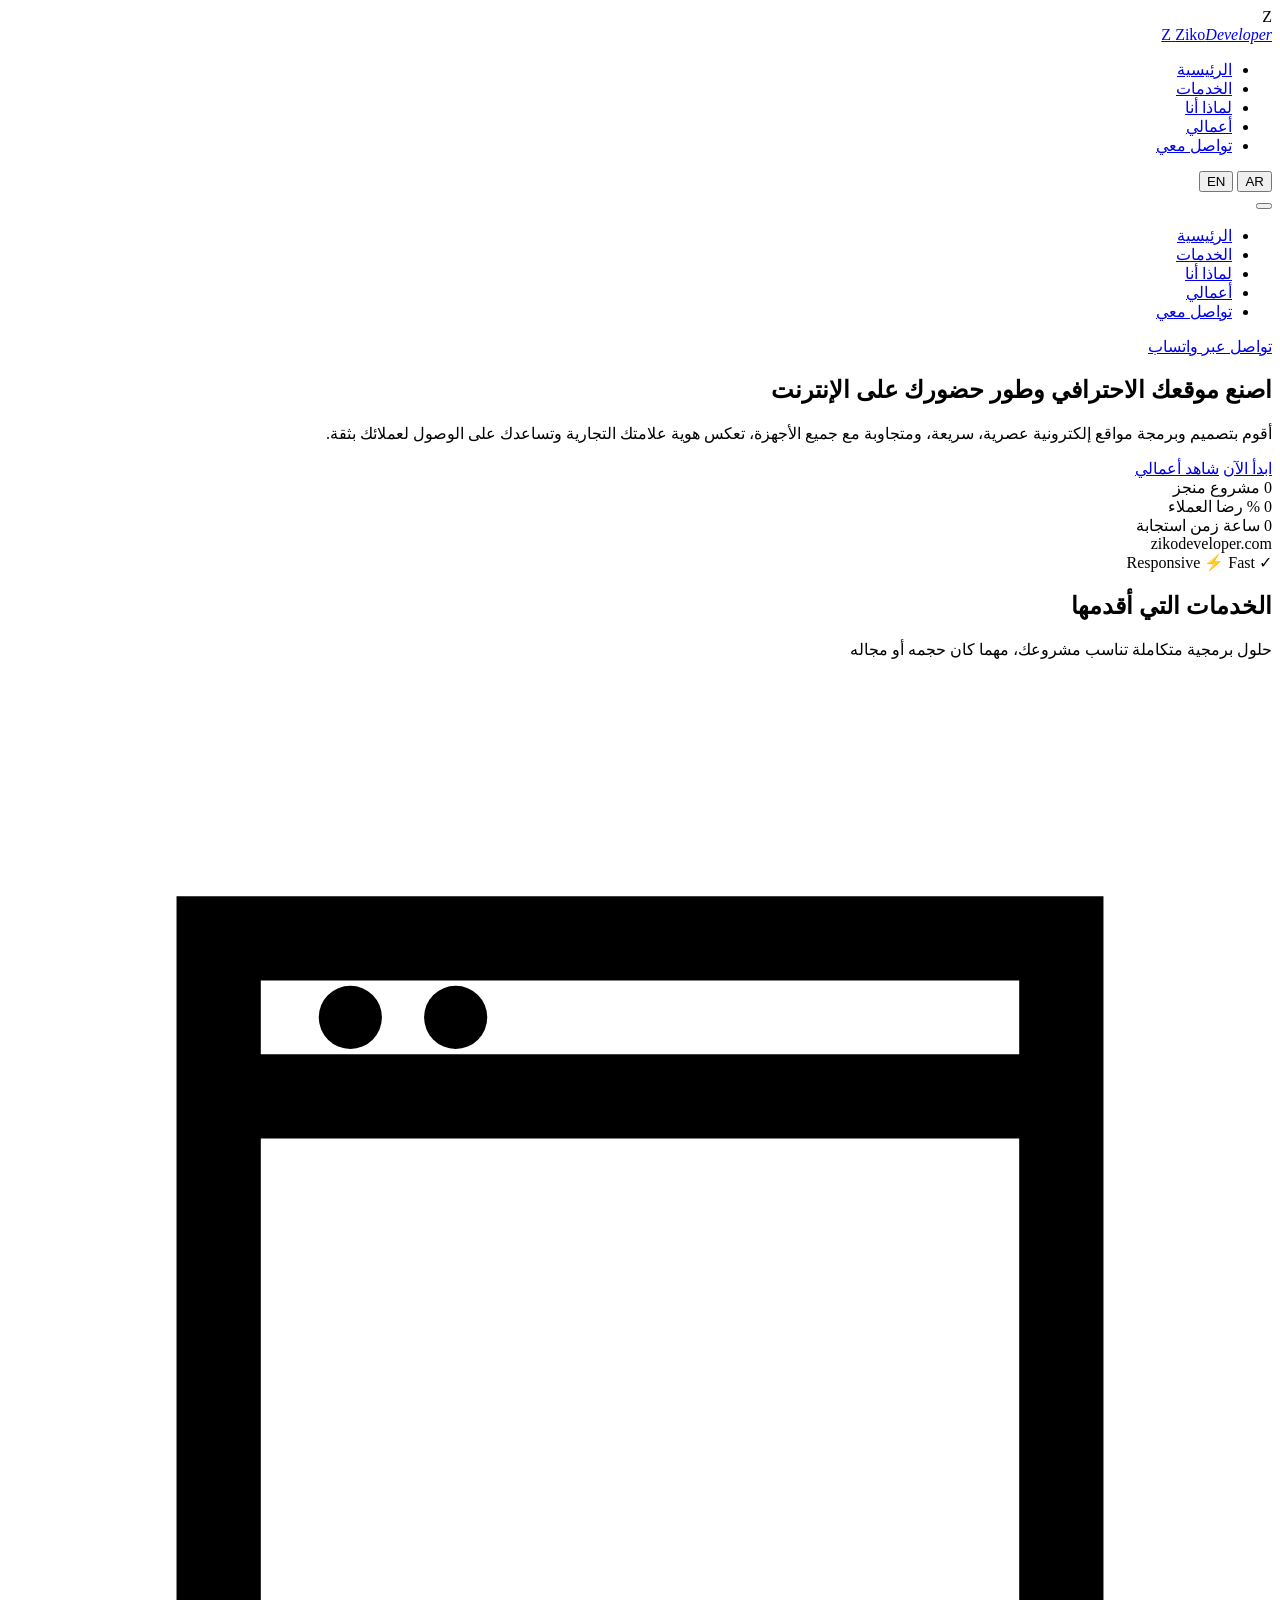
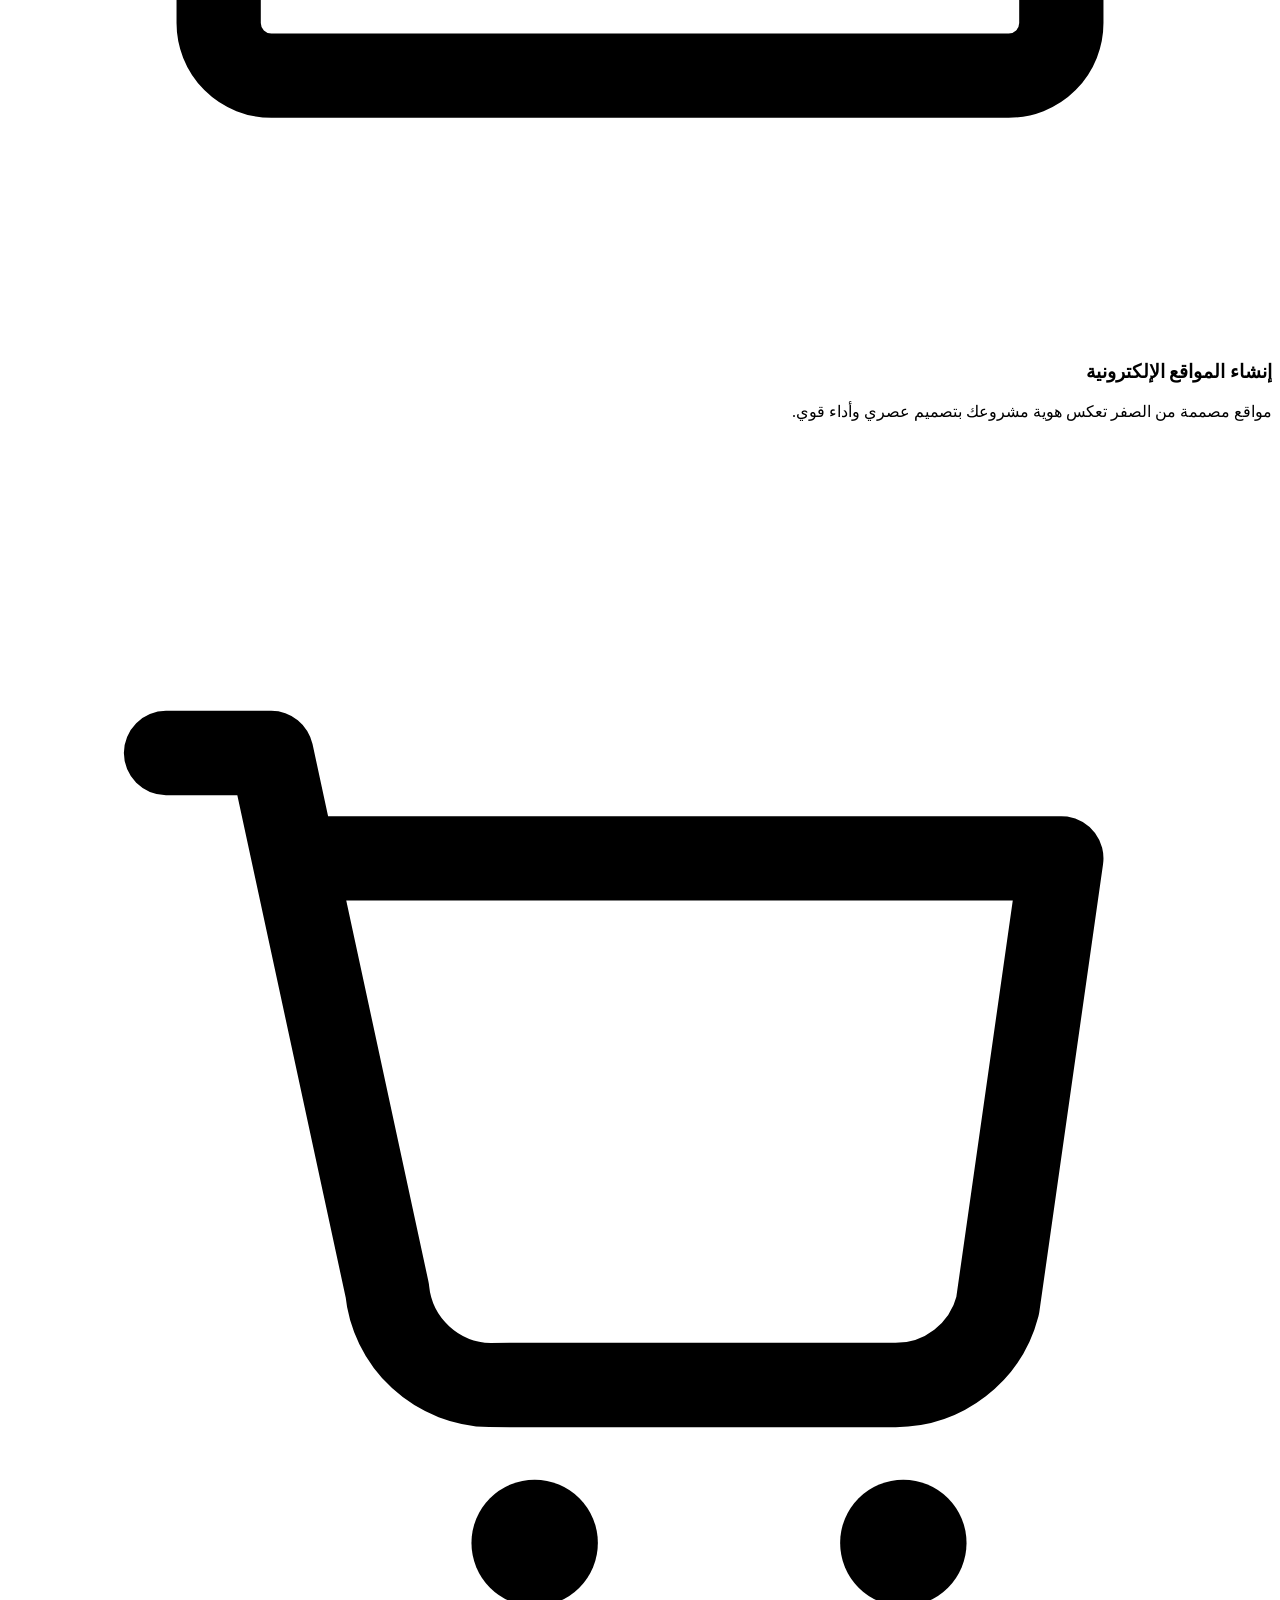
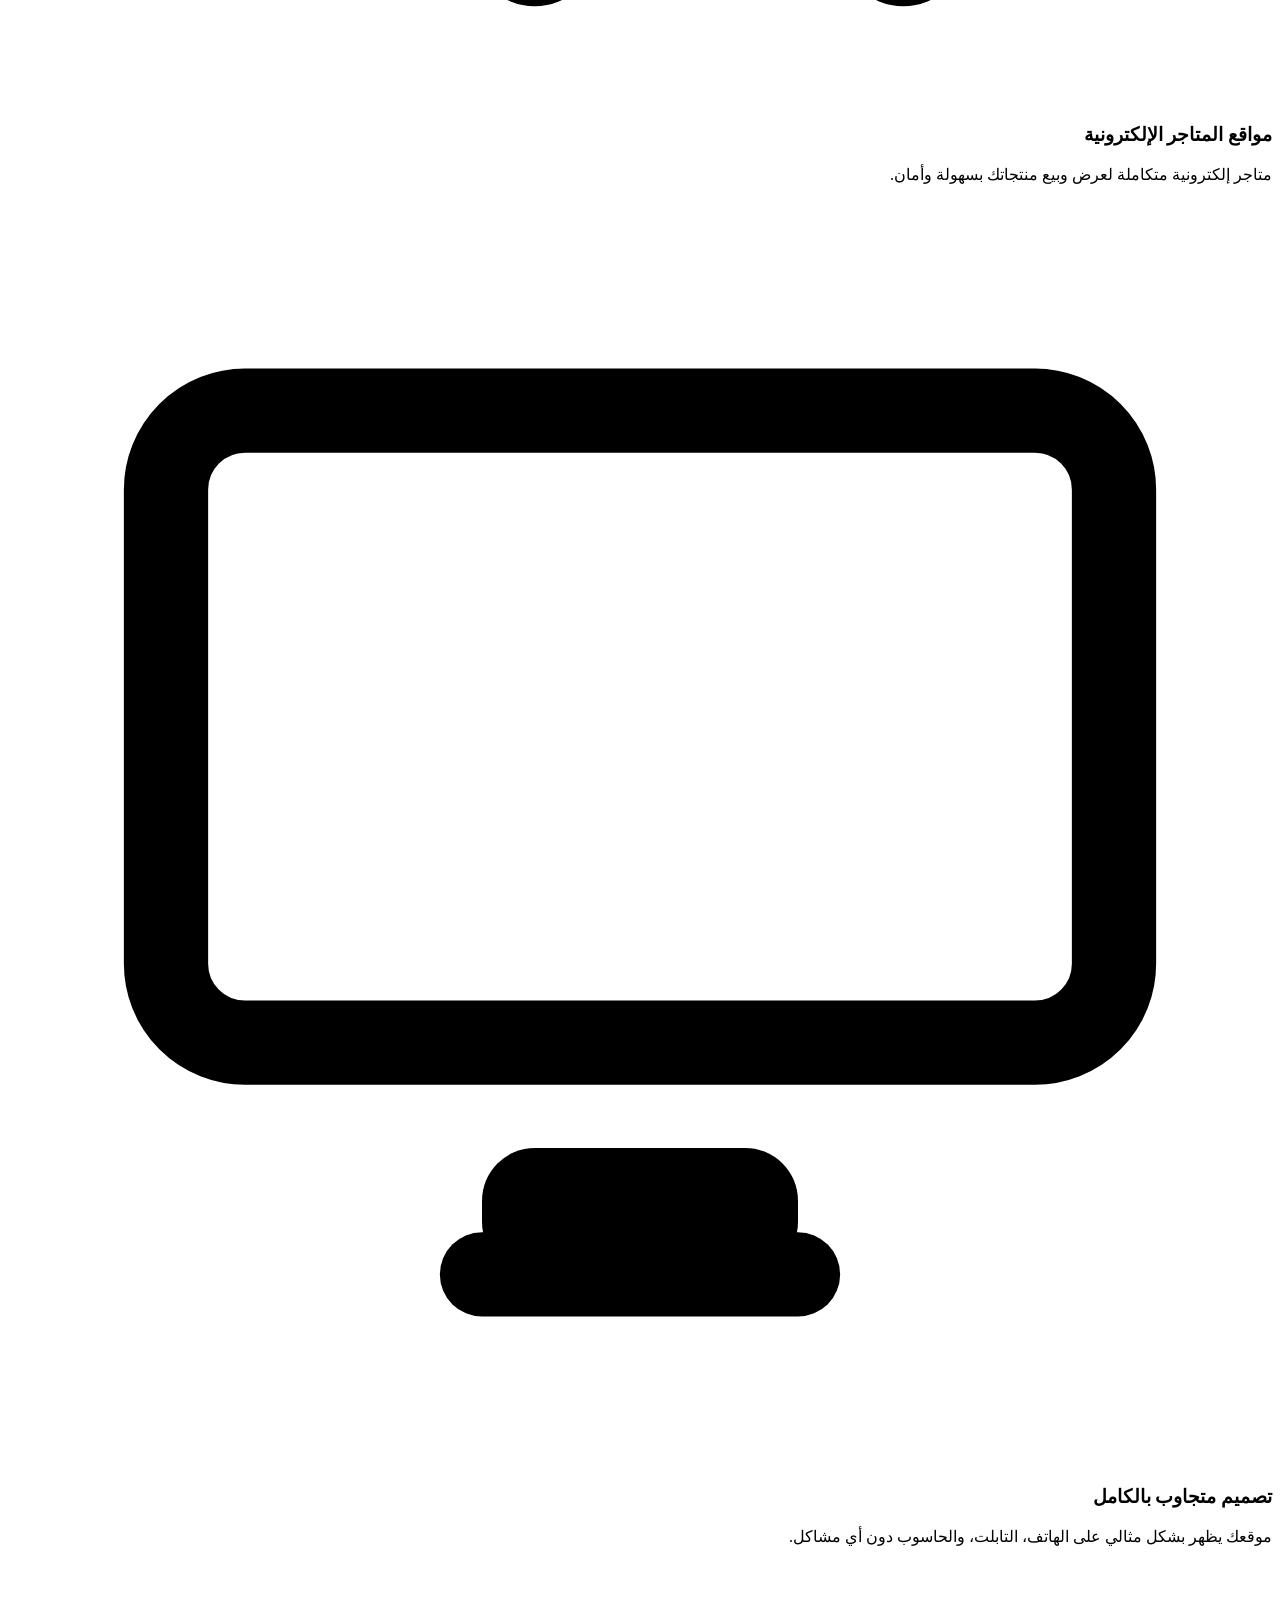
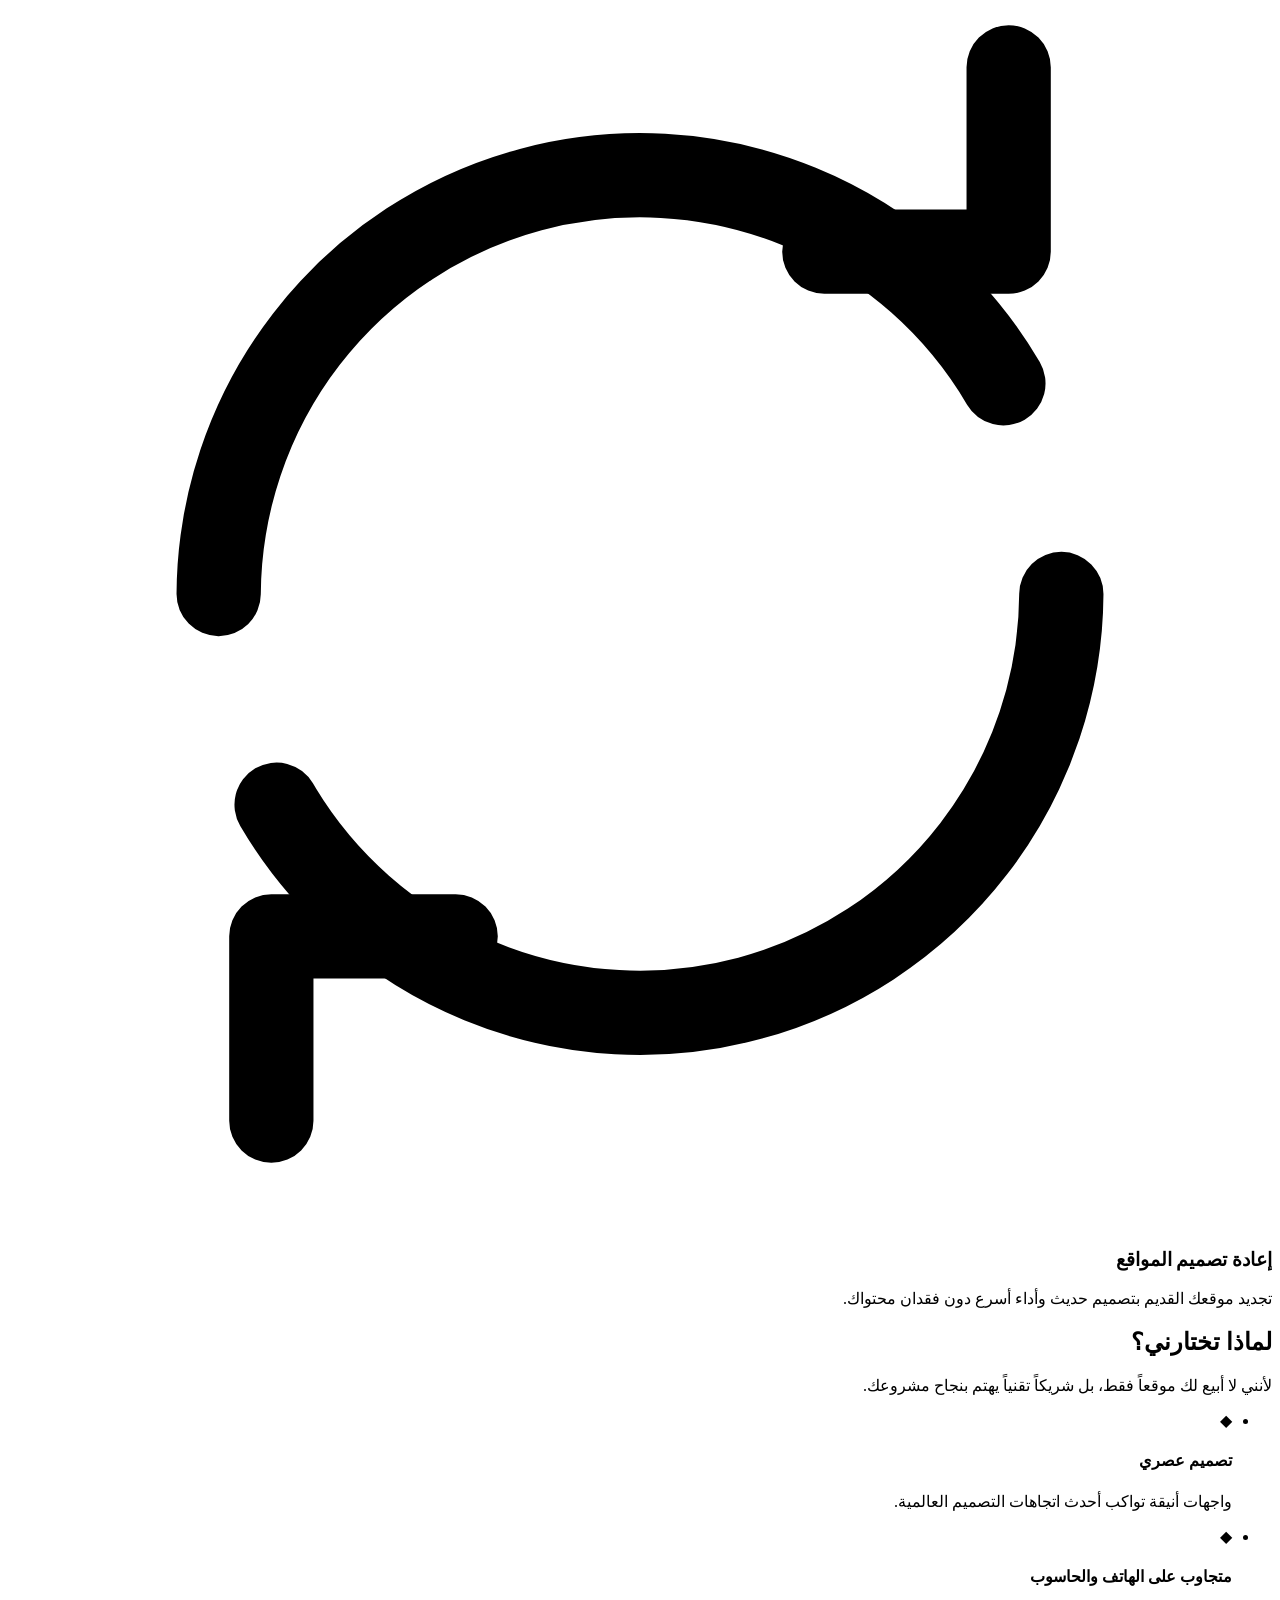
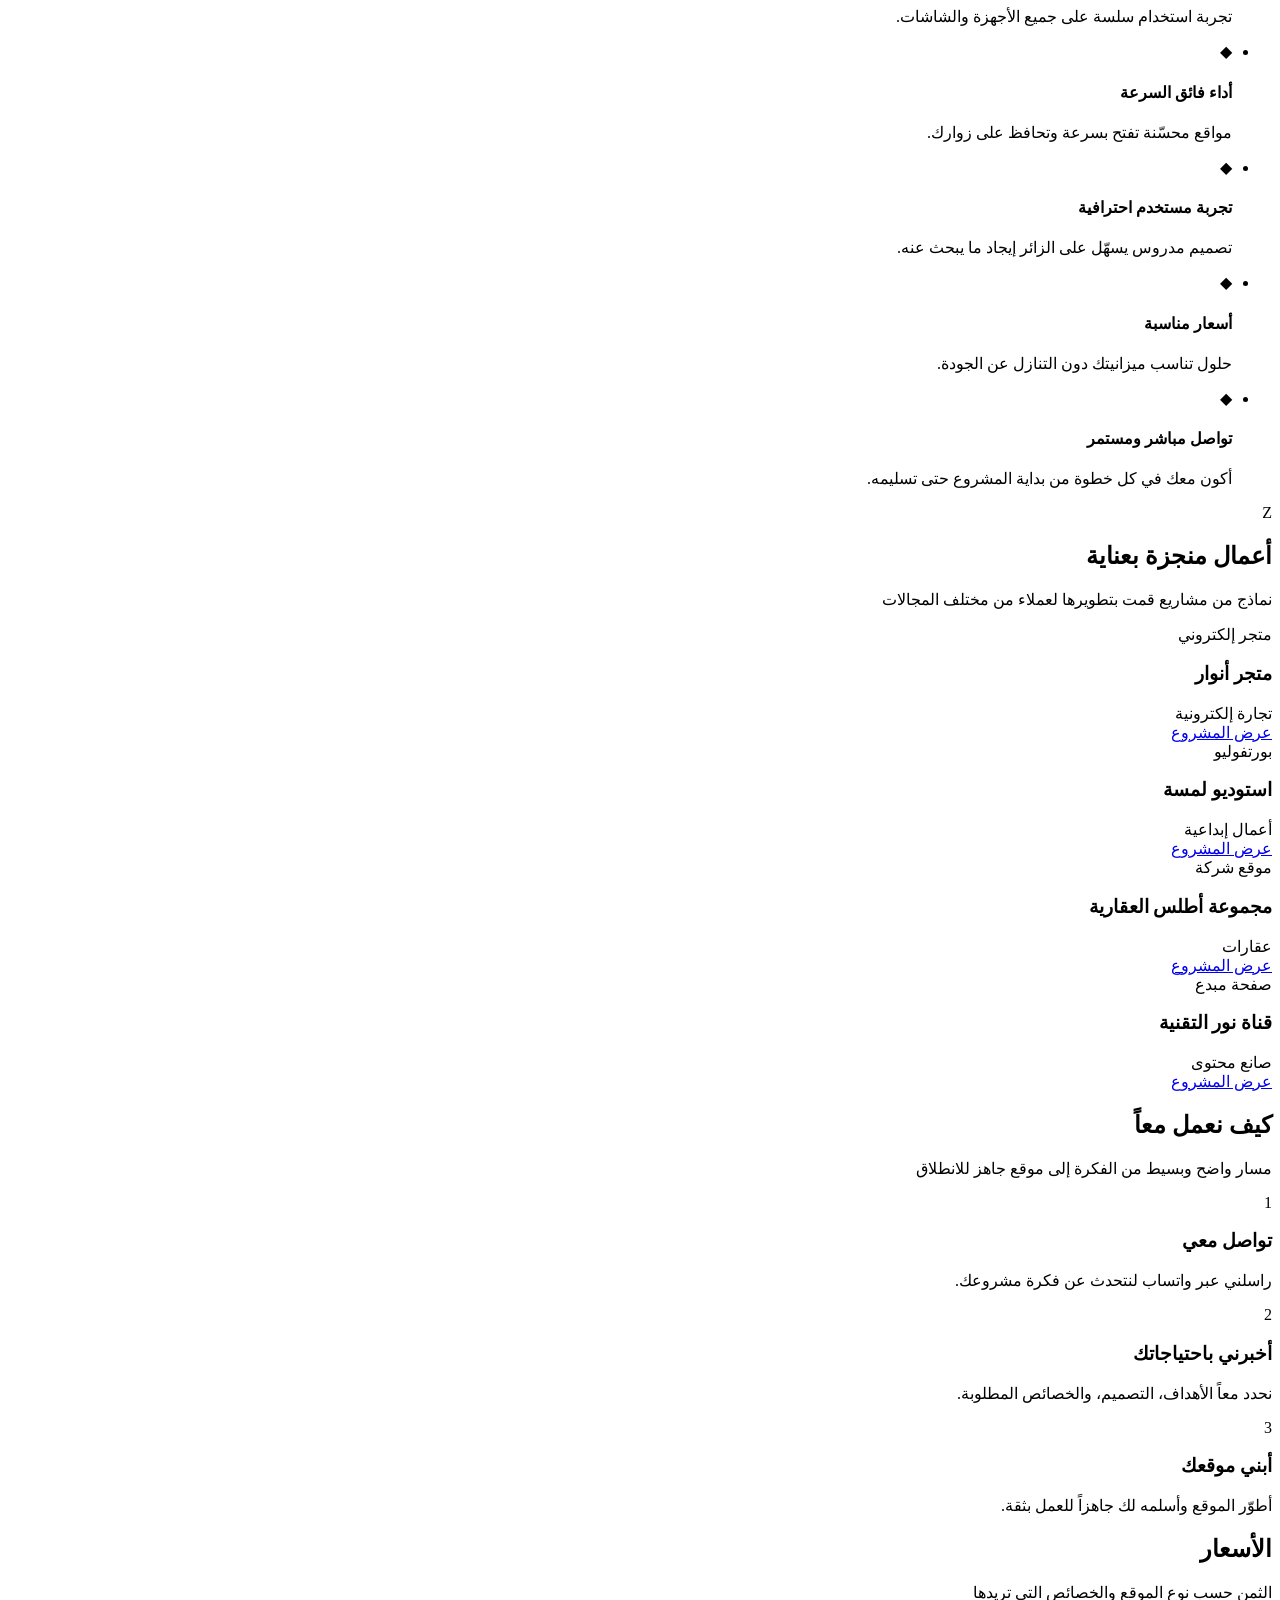
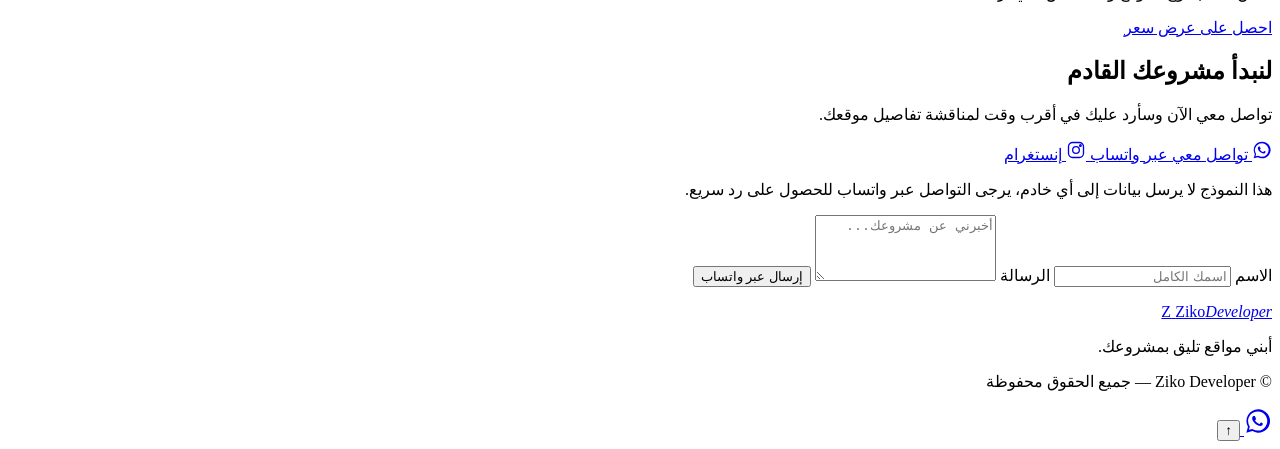
==== index.html @ 65383ce2 "Rename Index.html to index.html" ====
<!DOCTYPE html>
<html lang="ar" dir="rtl">
<head>
  <meta charset="UTF-8" />
  <meta name="viewport" content="width=device-width, initial-scale=1.0" />
  <title>Ziko Developer | مطور مواقع احترافي - تصميم وبرمجة مواقع الويب</title>
  <meta name="description" content="Ziko Developer - أقوم بتصميم وبرمجة مواقع احترافية سريعة ومتجاوبة للشركات والمتاجر والمبدعين والأفراد. طور حضورك على الإنترنت اليوم." />
  <meta name="keywords" content="مطور مواقع, تصميم مواقع, برمجة مواقع, website developer, web design, Ziko Developer" />
  <meta name="author" content="Ziko Developer" />

  <!-- Open Graph -->
  <meta property="og:title" content="Ziko Developer | Professional Web Developer" />
  <meta property="og:description" content="I build modern, fast, responsive websites for businesses, stores, creators and individuals." />
  <meta property="og:type" content="website" />

  <link rel="preconnect" href="https://fonts.googleapis.com" />
  <link rel="preconnect" href="https://fonts.gstatic.com" crossorigin />
  <link href="https://fonts.googleapis.com/css2?family=Space+Grotesk:wght@400;500;600;700&family=Inter:wght@400;500;600;700&family=Cairo:wght@400;500;600;700;800&display=swap" rel="stylesheet" />

  <link rel="stylesheet" href="style.css" />
</head>
<body>

  <!-- ===== Page Loader ===== -->
  <div class="loader" id="loader" aria-hidden="true">
    <div class="loader-mark">
      <span>Z</span>
    </div>
  </div>

  <!-- ===== Scroll Progress Bar ===== -->
  <div class="scroll-progress" id="scrollProgress"></div>

  <!-- ===== Custom Cursor (desktop only) ===== -->
  <div class="cursor-dot" id="cursorDot"></div>
  <div class="cursor-ring" id="cursorRing"></div>

  <!-- ===== Header ===== -->
  <header class="header" id="header">
    <div class="container header-inner">
      <a href="#home" class="logo">
        <span class="logo-mark">Z</span>
        <span class="logo-text">Ziko<em>Developer</em></span>
      </a>

      <nav class="nav" id="mainNav">
        <ul class="nav-list">
          <li><a href="#home" class="nav-link active" data-i18n="nav.home">الرئيسية</a></li>
          <li><a href="#services" class="nav-link" data-i18n="nav.services">الخدمات</a></li>
          <li><a href="#why" class="nav-link" data-i18n="nav.why">لماذا أنا</a></li>
          <li><a href="#portfolio" class="nav-link" data-i18n="nav.portfolio">أعمالي</a></li>
          <li><a href="#contact" class="nav-link" data-i18n="nav.contact">تواصل معي</a></li>
        </ul>
      </nav>

      <div class="header-actions">
        <div class="lang-switch" id="langSwitch" role="group" aria-label="Language switch">
          <button type="button" class="lang-btn" data-lang="ar" aria-pressed="true">AR</button>
          <button type="button" class="lang-btn" data-lang="en" aria-pressed="false">EN</button>
        </div>
        <button class="hamburger" id="hamburger" aria-label="Open menu" aria-expanded="false">
          <span></span><span></span><span></span>
        </button>
      </div>
    </div>

    <!-- Mobile menu -->
    <div class="mobile-menu" id="mobileMenu">
      <ul class="mobile-nav-list">
        <li><a href="#home" class="mobile-nav-link" data-i18n="nav.home">الرئيسية</a></li>
        <li><a href="#services" class="mobile-nav-link" data-i18n="nav.services">الخدمات</a></li>
        <li><a href="#why" class="mobile-nav-link" data-i18n="nav.why">لماذا أنا</a></li>
        <li><a href="#portfolio" class="mobile-nav-link" data-i18n="nav.portfolio">أعمالي</a></li>
        <li><a href="#contact" class="mobile-nav-link" data-i18n="nav.contact">تواصل معي</a></li>
      </ul>
      <a href="https://wa.me/212698335680" target="_blank" rel="noopener" class="btn btn-whatsapp mobile-whatsapp" data-i18n="whatsapp.short">تواصل عبر واتساب</a>
    </div>
  </header>

  <main id="main">

    <!-- ===== Hero Section ===== -->
    <section class="hero" id="home">
      <div class="hero-decor" aria-hidden="true">
        <span class="hero-blob blob-1"></span>
        <span class="hero-blob blob-2"></span>
        <span class="hero-grid"></span>
      </div>

      <div class="container hero-inner">
        <div class="hero-content" data-reveal>
          <h1 class="hero-title">
            <span class="line" data-i18n="hero.title1">اصنع موقعك الاحترافي</span>
            <span class="line accent" data-i18n="hero.title2">وطور حضورك على الإنترنت</span>
          </h1>
          <p class="hero-desc" data-i18n="hero.desc">
            أقوم بتصميم وبرمجة مواقع إلكترونية عصرية، سريعة، ومتجاوبة مع جميع الأجهزة، تعكس هوية علامتك التجارية وتساعدك على الوصول لعملائك بثقة.
          </p>
          <div class="hero-actions">
            <a href="#contact" class="btn btn-primary" data-i18n="hero.btn1">ابدأ الآن</a>
            <a href="#portfolio" class="btn btn-ghost" data-i18n="hero.btn2">شاهد أعمالي</a>
          </div>

          <div class="hero-stats">
            <div class="stat">
              <span class="stat-num" data-count="40">0</span>
              <span class="stat-label" data-i18n="hero.stat1">مشروع منجز</span>
            </div>
            <div class="stat">
              <span class="stat-num" data-count="98">0</span>
              <span class="stat-suffix">%</span>
              <span class="stat-label" data-i18n="hero.stat2">رضا العملاء</span>
            </div>
            <div class="stat">
              <span class="stat-num" data-count="24">0</span>
              <span class="stat-label" data-i18n="hero.stat3">ساعة زمن استجابة</span>
            </div>
          </div>
        </div>

        <div class="hero-visual" data-reveal>
          <div class="browser-mock">
            <div class="browser-bar">
              <span class="dot red"></span>
              <span class="dot yellow"></span>
              <span class="dot green"></span>
              <span class="browser-url">zikodeveloper.com</span>
            </div>
            <div class="browser-body">
              <div class="mock-nav">
                <span class="mock-logo"></span>
                <span class="mock-pill"></span>
                <span class="mock-pill short"></span>
                <span class="mock-pill short"></span>
              </div>
              <div class="mock-hero">
                <span class="mock-line big"></span>
                <span class="mock-line"></span>
                <span class="mock-line short"></span>
                <span class="mock-btn"></span>
              </div>
              <div class="mock-cards">
                <span class="mock-card"></span>
                <span class="mock-card"></span>
                <span class="mock-card"></span>
              </div>
            </div>
            <span class="floating-chip chip-1">✓ Responsive</span>
            <span class="floating-chip chip-2">⚡ Fast</span>
          </div>
        </div>
      </div>
    </section>

    <!-- ===== Services Section ===== -->
    <section class="services" id="services">
      <div class="container">
        <div class="section-head" data-reveal>
          <h2 data-i18n="services.title">الخدمات التي أقدمها</h2>
          <p data-i18n="services.subtitle">حلول برمجية متكاملة تناسب مشروعك، مهما كان حجمه أو مجاله</p>
        </div>

        <div class="services-grid">
          <article class="service-card" data-reveal>
            <span class="service-icon" aria-hidden="true">
              <svg viewBox="0 0 24 24" fill="none"><path d="M4 5h16v13a1 1 0 01-1 1H5a1 1 0 01-1-1V5z" stroke="currentColor" stroke-width="1.6"/><path d="M4 8h16" stroke="currentColor" stroke-width="1.6"/><circle cx="6.5" cy="6.5" r=".6" fill="currentColor"/><circle cx="8.5" cy="6.5" r=".6" fill="currentColor"/></svg>
            </span>
            <h3 data-i18n="service1.title">إنشاء المواقع الإلكترونية</h3>
            <p data-i18n="service1.desc">مواقع مصممة من الصفر تعكس هوية مشروعك بتصميم عصري وأداء قوي.</p>
          </article>

          <article class="service-card" data-reveal>
            <span class="service-icon" aria-hidden="true">
              <svg viewBox="0 0 24 24" fill="none"><path d="M3 6h2l2.2 10.2A2 2 0 009.15 18h7.7a2 2 0 001.94-1.5L20 8H6" stroke="currentColor" stroke-width="1.6" stroke-linecap="round" stroke-linejoin="round"/><circle cx="10" cy="21" r="1.2" fill="currentColor"/><circle cx="17" cy="21" r="1.2" fill="currentColor"/></svg>
            </span>
            <h3 data-i18n="service2.title">مواقع المتاجر الإلكترونية</h3>
            <p data-i18n="service2.desc">متاجر إلكترونية متكاملة لعرض وبيع منتجاتك بسهولة وأمان.</p>
          </article>

          <article class="service-card" data-reveal>
            <span class="service-icon" aria-hidden="true">
              <svg viewBox="0 0 24 24" fill="none"><rect x="3" y="4" width="18" height="12" rx="1.5" stroke="currentColor" stroke-width="1.6"/><rect x="9" y="18" width="6" height="2.4" rx="1" fill="currentColor"/><path d="M9 20.4h6" stroke="currentColor" stroke-width="1.6" stroke-linecap="round"/></svg>
            </span>
            <h3 data-i18n="service3.title">تصميم متجاوب بالكامل</h3>
            <p data-i18n="service3.desc">موقعك يظهر بشكل مثالي على الهاتف، التابلت، والحاسوب دون أي مشاكل.</p>
          </article>

          <article class="service-card" data-reveal>
            <span class="service-icon" aria-hidden="true">
              <svg viewBox="0 0 24 24" fill="none"><path d="M4 12a8 8 0 0114.9-4M20 12a8 8 0 01-14.9 4" stroke="currentColor" stroke-width="1.6" stroke-linecap="round"/><path d="M15.5 5.5H19V2" stroke="currentColor" stroke-width="1.6" stroke-linecap="round" stroke-linejoin="round"/><path d="M8.5 18.5H5V22" stroke="currentColor" stroke-width="1.6" stroke-linecap="round" stroke-linejoin="round"/></svg>
            </span>
            <h3 data-i18n="service4.title">إعادة تصميم المواقع</h3>
            <p data-i18n="service4.desc">تجديد موقعك القديم بتصميم حديث وأداء أسرع دون فقدان محتواك.</p>
          </article>
        </div>
      </div>
    </section>

    <!-- ===== Why Choose Me ===== -->
    <section class="why" id="why">
      <div class="container why-inner">
        <div class="why-text" data-reveal>
          <h2 data-i18n="why.title">لماذا تختارني؟</h2>
          <p data-i18n="why.subtitle">لأنني لا أبيع لك موقعاً فقط، بل شريكاً تقنياً يهتم بنجاح مشروعك.</p>

          <ul class="why-list">
            <li data-reveal>
              <span class="why-icon">◆</span>
              <div>
                <h4 data-i18n="why1.title">تصميم عصري</h4>
                <p data-i18n="why1.desc">واجهات أنيقة تواكب أحدث اتجاهات التصميم العالمية.</p>
              </div>
            </li>
            <li data-reveal>
              <span class="why-icon">◆</span>
              <div>
                <h4 data-i18n="why2.title">متجاوب على الهاتف والحاسوب</h4>
                <p data-i18n="why2.desc">تجربة استخدام سلسة على جميع الأجهزة والشاشات.</p>
              </div>
            </li>
            <li data-reveal>
              <span class="why-icon">◆</span>
              <div>
                <h4 data-i18n="why3.title">أداء فائق السرعة</h4>
                <p data-i18n="why3.desc">مواقع محسّنة تفتح بسرعة وتحافظ على زوارك.</p>
              </div>
            </li>
            <li data-reveal>
              <span class="why-icon">◆</span>
              <div>
                <h4 data-i18n="why4.title">تجربة مستخدم احترافية</h4>
                <p data-i18n="why4.desc">تصميم مدروس يسهّل على الزائر إيجاد ما يبحث عنه.</p>
              </div>
            </li>
            <li data-reveal>
              <span class="why-icon">◆</span>
              <div>
                <h4 data-i18n="why5.title">أسعار مناسبة</h4>
                <p data-i18n="why5.desc">حلول تناسب ميزانيتك دون التنازل عن الجودة.</p>
              </div>
            </li>
            <li data-reveal>
              <span class="why-icon">◆</span>
              <div>
                <h4 data-i18n="why6.title">تواصل مباشر ومستمر</h4>
                <p data-i18n="why6.desc">أكون معك في كل خطوة من بداية المشروع حتى تسليمه.</p>
              </div>
            </li>
          </ul>
        </div>

        <div class="why-visual" data-reveal aria-hidden="true">
          <div class="orbit-wrap">
            <div class="orbit-core">Z</div>
            <span class="orbit-ring ring-1"></span>
            <span class="orbit-ring ring-2"></span>
            <span class="orbit-dot dot-a"></span>
            <span class="orbit-dot dot-b"></span>
            <span class="orbit-dot dot-c"></span>
          </div>
        </div>
      </div>
    </section>

    <!-- ===== Portfolio Section ===== -->
    <section class="portfolio" id="portfolio">
      <div class="container">
        <div class="section-head" data-reveal>
          <h2 data-i18n="portfolio.title">أعمال منجزة بعناية</h2>
          <p data-i18n="portfolio.subtitle">نماذج من مشاريع قمت بتطويرها لعملاء من مختلف المجالات</p>
        </div>

        <div class="portfolio-grid">
          <article class="project-card" data-reveal>
            <div class="project-media grad-1">
              <span class="project-tag" data-i18n="tag.store">متجر إلكتروني</span>
            </div>
            <div class="project-info">
              <div>
                <h3 data-i18n="project1.name">متجر أنوار</h3>
                <span class="project-cat" data-i18n="project1.cat">تجارة إلكترونية</span>
              </div>
              <a href="#contact" class="project-link" data-i18n="portfolio.view">عرض المشروع</a>
            </div>
          </article>

          <article class="project-card" data-reveal>
            <div class="project-media grad-2">
              <span class="project-tag" data-i18n="tag.portfolio">بورتفوليو</span>
            </div>
            <div class="project-info">
              <div>
                <h3 data-i18n="project2.name">استوديو لمسة</h3>
                <span class="project-cat" data-i18n="project2.cat">أعمال إبداعية</span>
              </div>
              <a href="#contact" class="project-link" data-i18n="portfolio.view">عرض المشروع</a>
            </div>
          </article>

          <article class="project-card" data-reveal>
            <div class="project-media grad-3">
              <span class="project-tag" data-i18n="tag.business">موقع شركة</span>
            </div>
            <div class="project-info">
              <div>
                <h3 data-i18n="project3.name">مجموعة أطلس العقارية</h3>
                <span class="project-cat" data-i18n="project3.cat">عقارات</span>
              </div>
              <a href="#contact" class="project-link" data-i18n="portfolio.view">عرض المشروع</a>
            </div>
          </article>

          <article class="project-card" data-reveal>
            <div class="project-media grad-4">
              <span class="project-tag" data-i18n="tag.creator">صفحة مبدع</span>
            </div>
            <div class="project-info">
              <div>
                <h3 data-i18n="project4.name">قناة نور التقنية</h3>
                <span class="project-cat" data-i18n="project4.cat">صانع محتوى</span>
              </div>
              <a href="#contact" class="project-link" data-i18n="portfolio.view">عرض المشروع</a>
            </div>
          </article>
        </div>
      </div>
    </section>

    <!-- ===== How It Works ===== -->
    <section class="how" id="how">
      <div class="container">
        <div class="section-head" data-reveal>
          <h2 data-i18n="how.title">كيف نعمل معاً</h2>
          <p data-i18n="how.subtitle">مسار واضح وبسيط من الفكرة إلى موقع جاهز للانطلاق</p>
        </div>

        <div class="steps">
          <div class="step" data-reveal>
            <span class="step-num">1</span>
            <h3 data-i18n="step1.title">تواصل معي</h3>
            <p data-i18n="step1.desc">راسلني عبر واتساب لنتحدث عن فكرة مشروعك.</p>
          </div>
          <div class="step-connector" aria-hidden="true"></div>
          <div class="step" data-reveal>
            <span class="step-num">2</span>
            <h3 data-i18n="step2.title">أخبرني باحتياجاتك</h3>
            <p data-i18n="step2.desc">نحدد معاً الأهداف، التصميم، والخصائص المطلوبة.</p>
          </div>
          <div class="step-connector" aria-hidden="true"></div>
          <div class="step" data-reveal>
            <span class="step-num">3</span>
            <h3 data-i18n="step3.title">أبني موقعك</h3>
            <p data-i18n="step3.desc">أطوّر الموقع وأسلمه لك جاهزاً للعمل بثقة.</p>
          </div>
        </div>
      </div>
    </section>

    <!-- ===== Pricing Section ===== -->
    <section class="pricing" id="pricing">
      <div class="container pricing-inner" data-reveal>
        <h2 data-i18n="pricing.title">الأسعار</h2>
        <p data-i18n="pricing.text">الثمن حسب نوع الموقع والخصائص التي تريدها</p>
        <a href="https://wa.me/212698335680" target="_blank" rel="noopener" class="btn btn-primary" data-i18n="pricing.btn">احصل على عرض سعر</a>
      </div>
    </section>

    <!-- ===== Contact Section ===== -->
    <section class="contact" id="contact">
      <div class="container contact-inner">
        <div class="contact-text" data-reveal>
          <h2 data-i18n="contact.title">لنبدأ مشروعك القادم</h2>
          <p data-i18n="contact.subtitle">تواصل معي الآن وسأرد عليك في أقرب وقت لمناقشة تفاصيل موقعك.</p>

          <div class="contact-buttons">
            <a href="https://wa.me/212698335680" target="_blank" rel="noopener" class="btn btn-whatsapp">
              <svg viewBox="0 0 24 24" width="20" height="20" fill="currentColor" aria-hidden="true"><path d="M12 2a10 10 0 00-8.6 15L2 22l5.2-1.4A10 10 0 1012 2zm0 18.2c-1.6 0-3.1-.4-4.5-1.2l-.3-.2-3 .8.8-2.9-.2-.3A8.2 8.2 0 1112 20.2zm4.6-6.1c-.2-.1-1.5-.7-1.7-.8-.2-.1-.4-.1-.6.1-.2.2-.7.8-.8 1-.2.2-.3.2-.5.1-.2-.1-1-.4-2-1.2-.7-.6-1.2-1.4-1.4-1.6-.2-.2 0-.4.1-.5.1-.1.2-.3.4-.4.1-.1.2-.2.2-.4.1-.2 0-.3 0-.4-.1-.1-.6-1.4-.8-1.9-.2-.5-.4-.4-.6-.4h-.5c-.2 0-.4.1-.6.3-.2.2-.8.8-.8 1.9 0 1.1.8 2.2.9 2.3.1.2 1.6 2.5 3.9 3.4 1.9.8 2.3.6 2.7.6.4 0 1.3-.5 1.4-1 .2-.5.2-1 .1-1.1-.1-.1-.2-.2-.4-.3z"/></svg>
              <span data-i18n="contact.whatsapp">تواصل معي عبر واتساب</span>
            </a>
            <a href="https://instagram.com/" target="_blank" rel="noopener" class="btn btn-ghost">
              <svg viewBox="0 0 24 24" width="20" height="20" fill="none" stroke="currentColor" stroke-width="1.6" aria-hidden="true"><rect x="3" y="3" width="18" height="18" rx="5"/><circle cx="12" cy="12" r="4"/><circle cx="17.3" cy="6.7" r="1"/></svg>
              <span data-i18n="contact.instagram">إنستغرام</span>
            </a>
          </div>
        </div>

        <form class="contact-form" id="contactForm" data-reveal>
          <p class="form-note" data-i18n="contact.formNote">هذا النموذج لا يرسل بيانات إلى أي خادم، يرجى التواصل عبر واتساب للحصول على رد سريع.</p>

          <label class="field">
            <span data-i18n="form.name">الاسم</span>
            <input type="text" name="name" data-i18n-placeholder="form.namePh" placeholder="اسمك الكامل" required />
          </label>

          <label class="field">
            <span data-i18n="form.message">الرسالة</span>
            <textarea name="message" rows="4" data-i18n-placeholder="form.messagePh" placeholder="أخبرني عن مشروعك..." required></textarea>
          </label>

          <button type="submit" class="btn btn-primary form-submit" data-i18n="form.send">إرسال عبر واتساب</button>
          <p class="form-status" id="formStatus" role="status" aria-live="polite"></p>
        </form>
      </div>
    </section>
  </main>

  <!-- ===== Footer ===== -->
  <footer class="footer">
    <div class="container footer-inner">
      <a href="#home" class="logo">
        <span class="logo-mark">Z</span>
        <span class="logo-text">Ziko<em>Developer</em></span>
      </a>
      <p data-i18n="footer.text">أبني مواقع تليق بمشروعك.</p>
      <p class="footer-copy">© <span id="year"></span> Ziko Developer — <span data-i18n="footer.rights">جميع الحقوق محفوظة</span></p>
    </div>
  </footer>

  <!-- ===== Floating WhatsApp Button ===== -->
  <a href="https://wa.me/212698335680" target="_blank" rel="noopener" class="whatsapp-float" aria-label="Contact on WhatsApp">
    <svg viewBox="0 0 24 24" width="28" height="28" fill="currentColor" aria-hidden="true"><path d="M12 2a10 10 0 00-8.6 15L2 22l5.2-1.4A10 10 0 1012 2zm0 18.2c-1.6 0-3.1-.4-4.5-1.2l-.3-.2-3 .8.8-2.9-.2-.3A8.2 8.2 0 1112 20.2zm4.6-6.1c-.2-.1-1.5-.7-1.7-.8-.2-.1-.4-.1-.6.1-.2.2-.7.8-.8 1-.2.2-.3.2-.5.1-.2-.1-1-.4-2-1.2-.7-.6-1.2-1.4-1.4-1.6-.2-.2 0-.4.1-.5.1-.1.2-.3.4-.4.1-.1.2-.2.2-.4.1-.2 0-.3 0-.4-.1-.1-.6-1.4-.8-1.9-.2-.5-.4-.4-.6-.4h-.5c-.2 0-.4.1-.6.3-.2.2-.8.8-.8 1.9 0 1.1.8 2.2.9 2.3.1.2 1.6 2.5 3.9 3.4 1.9.8 2.3.6 2.7.6.4 0 1.3-.5 1.4-1 .2-.5.2-1 .1-1.1-.1-.1-.2-.2-.4-.3z"/></svg>
  </a>

  <!-- ===== Back to Top ===== -->
  <button class="back-to-top" id="backToTop" aria-label="Back to top">↑</button>

  <script src="script.js"></script>
</body>
</html>
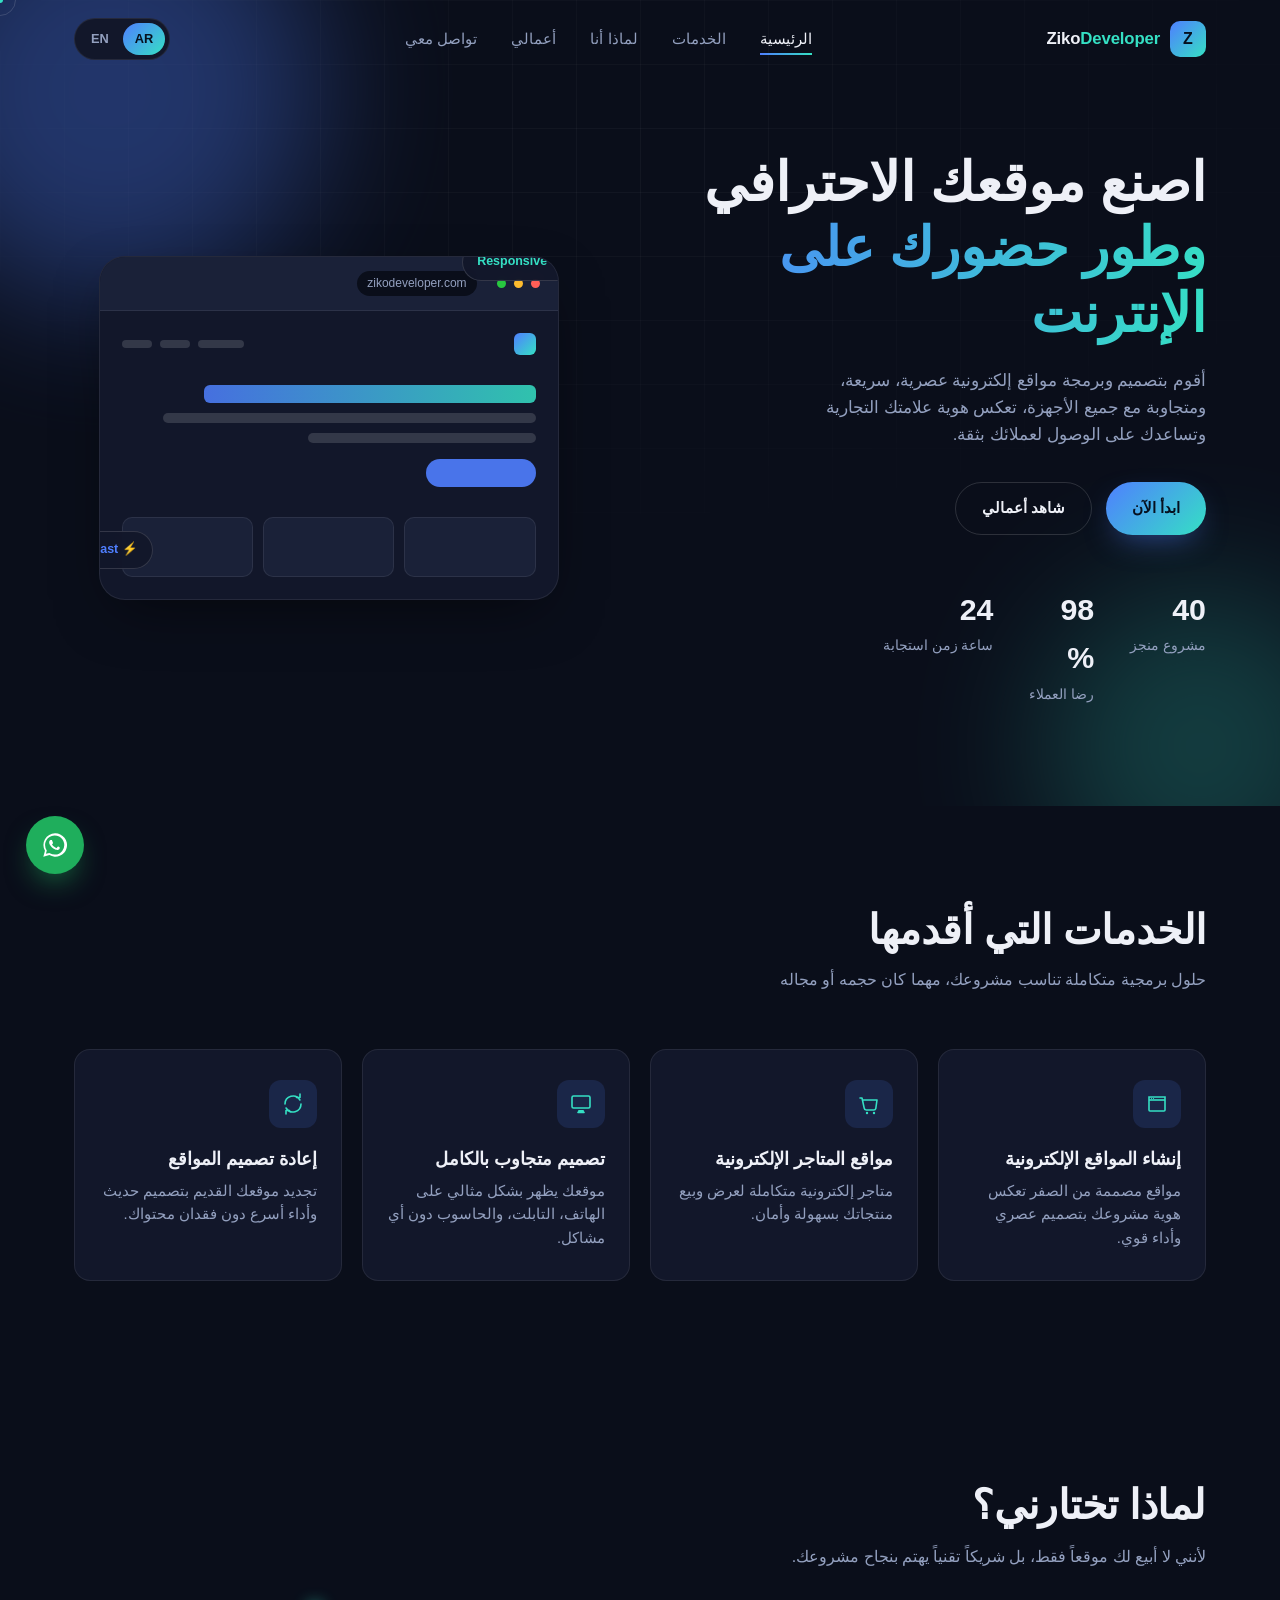
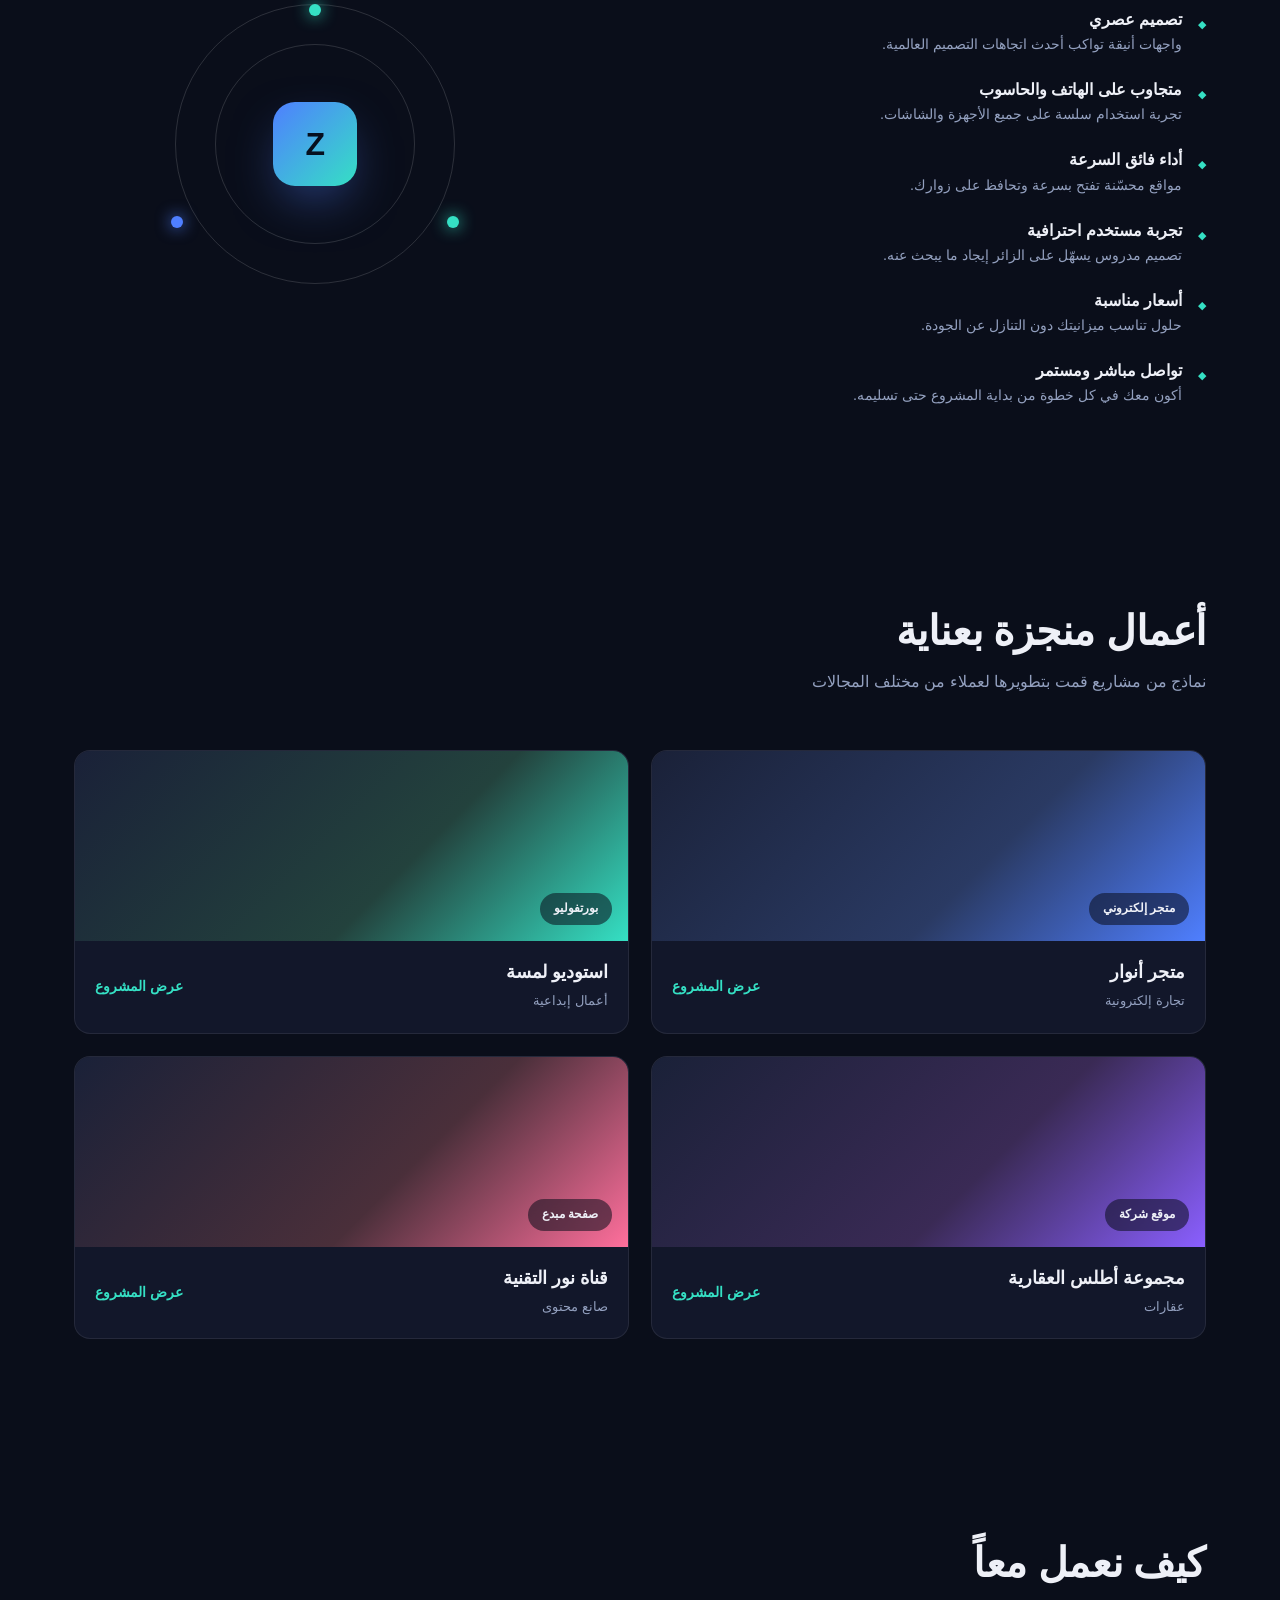
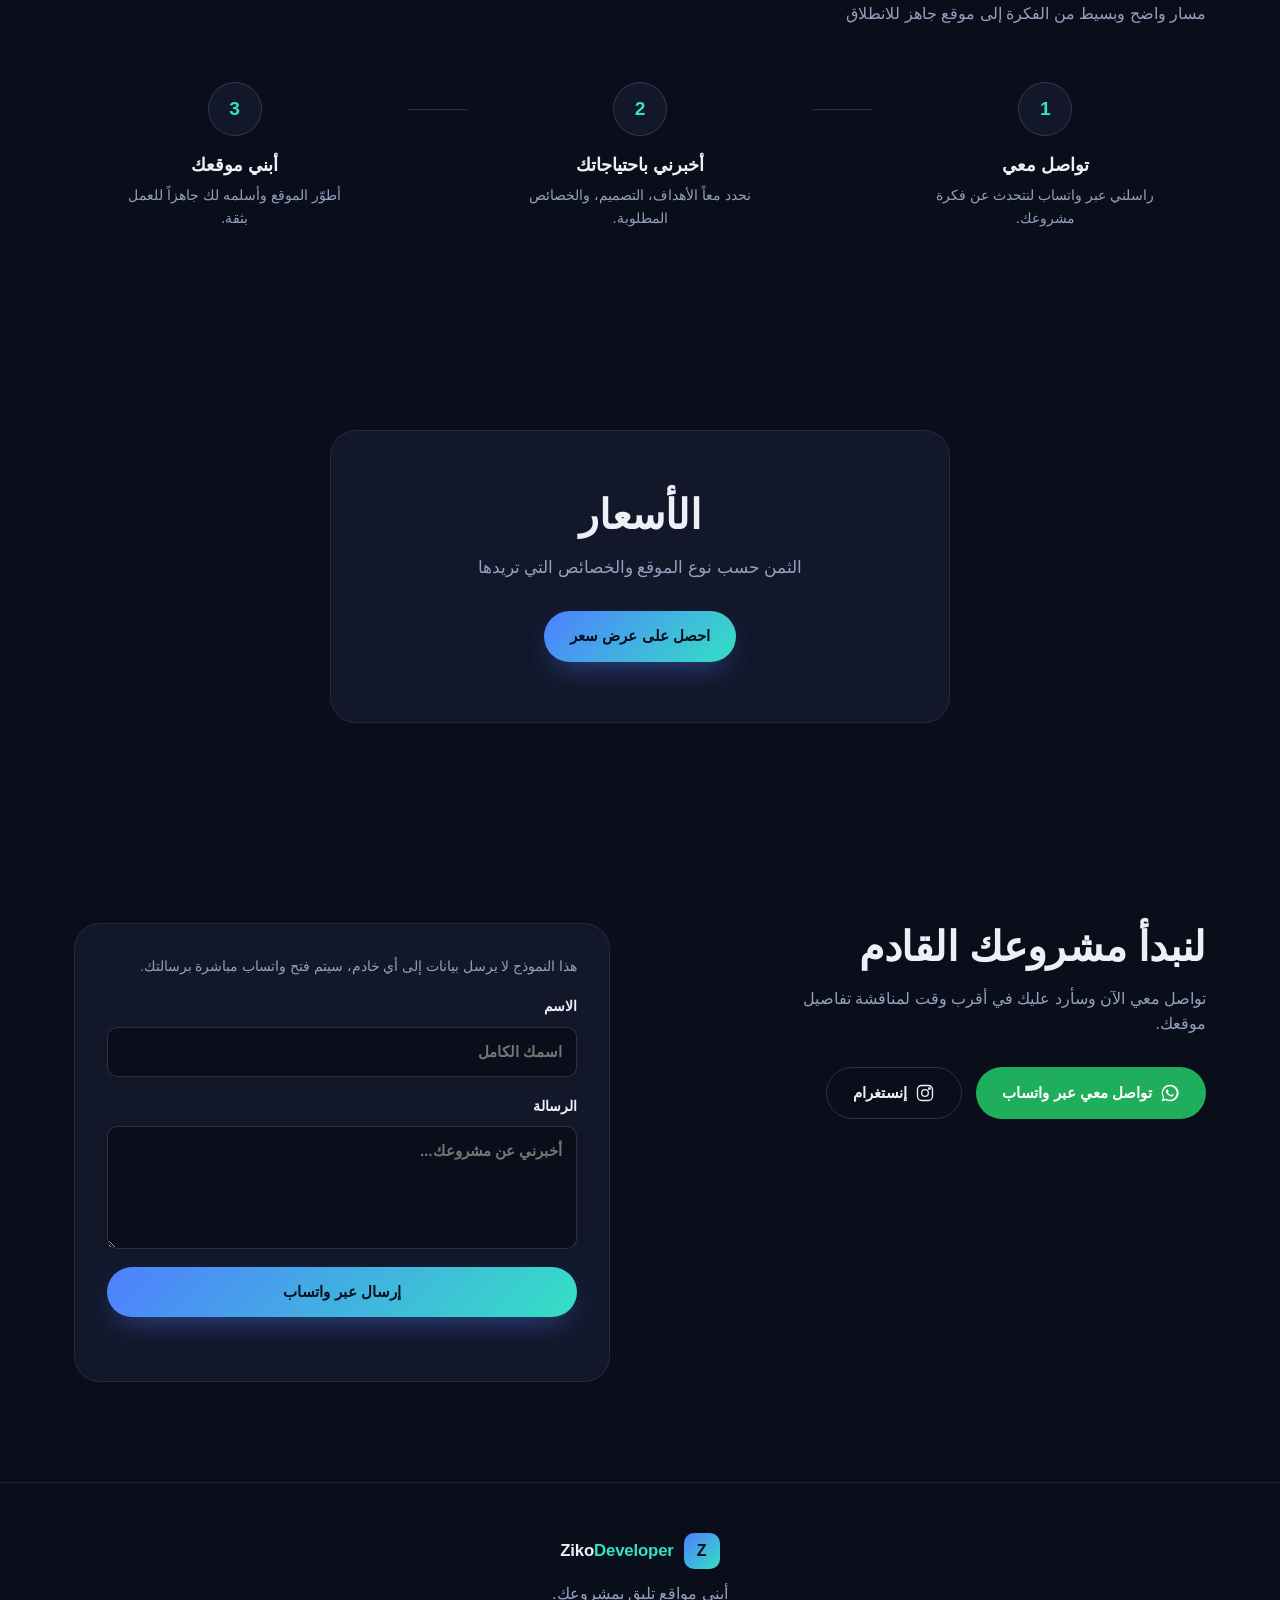
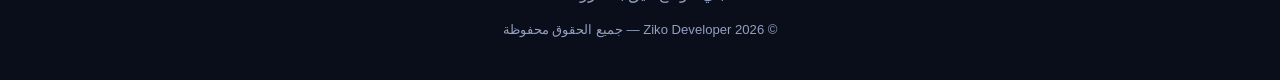
==== commit b3e92523: "Change greeting from 'Hello World' to 'Goodbye World'" ====
--- a/index.html
+++ b/index.html
@@ -1,6 +1,7 @@
 <!DOCTYPE html>
 <html lang="ar" dir="rtl">
 <head>
+  <meta name="google-site-verification" content="google376faeaf231a4b9a.html"
   <meta charset="UTF-8" />
   <meta name="viewport" content="width=device-width, initial-scale=1.0" />
   <title>Ziko Developer | مطور مواقع احترافي - تصميم وبرمجة مواقع الويب</title>
--- a/style.css
+++ b/style.css
@@ -0,0 +1,710 @@
+/* =========================================================
+   Ziko Developer — Stylesheet
+   Design tokens: deep navy base, electric blue + teal accents,
+   Space Grotesk / Inter for LTR, Cairo for RTL (Arabic).
+   ========================================================= */
+
+:root {
+  --bg: #0a0e1a;
+  --surface: #12172a;
+  --surface-2: #1a2138;
+  --border: rgba(255, 255, 255, 0.08);
+  --border-strong: rgba(255, 255, 255, 0.14);
+  --text: #eef0f7;
+  --muted: #93a0bf;
+  --accent: #4f7fff;
+  --accent-2: #35e0c4;
+  --accent-soft: rgba(79, 127, 255, 0.14);
+  --radius-sm: 10px;
+  --radius-md: 16px;
+  --radius-lg: 26px;
+  --shadow: 0 20px 60px -20px rgba(0, 0, 0, 0.6);
+  --ease: cubic-bezier(0.16, 1, 0.3, 1);
+  --font-en: "Space Grotesk", "Inter", sans-serif;
+  --font-en-body: "Inter", sans-serif;
+  --font-ar: "Cairo", sans-serif;
+  --container: 1180px;
+}
+
+* { box-sizing: border-box; margin: 0; padding: 0; }
+
+html { scroll-behavior: smooth; }
+
+html[dir="rtl"] body { font-family: var(--font-ar); }
+html[dir="ltr"] body { font-family: var(--font-en-body); }
+
+body {
+  background: var(--bg);
+  color: var(--text);
+  line-height: 1.6;
+  overflow-x: hidden;
+  -webkit-font-smoothing: antialiased;
+}
+
+img { max-width: 100%; display: block; }
+a { color: inherit; text-decoration: none; }
+ul { list-style: none; }
+button { font: inherit; cursor: pointer; background: none; border: none; color: inherit; }
+input, textarea { font: inherit; color: inherit; }
+
+.container {
+  width: 100%;
+  max-width: var(--container);
+  margin-inline: auto;
+  padding-inline: 24px;
+}
+
+h1, h2, h3, h4 {
+  font-weight: 700;
+  line-height: 1.2;
+}
+html[dir="ltr"] h1, html[dir="ltr"] h2, html[dir="ltr"] h3, html[dir="ltr"] h4 {
+  font-family: var(--font-en);
+}
+
+h2 { font-size: clamp(1.8rem, 3.2vw, 2.6rem); letter-spacing: -0.01em; }
+h3 { font-size: 1.15rem; }
+
+p { color: var(--muted); }
+
+/* =========================================================
+   Loader
+   ========================================================= */
+.loader {
+  position: fixed; inset: 0;
+  background: var(--bg);
+  display: flex; align-items: center; justify-content: center;
+  z-index: 9999;
+  transition: opacity .5s var(--ease), visibility .5s var(--ease);
+}
+.loader.hidden { opacity: 0; visibility: hidden; }
+.loader-mark {
+  width: 64px; height: 64px;
+  border-radius: 18px;
+  background: linear-gradient(135deg, var(--accent), var(--accent-2));
+  display: flex; align-items: center; justify-content: center;
+  font-weight: 700; font-size: 1.6rem; color: #06101f;
+  animation: pulse 1.1s ease-in-out infinite;
+}
+@keyframes pulse {
+  0%, 100% { transform: scale(1); }
+  50% { transform: scale(0.88); }
+}
+
+/* =========================================================
+   Scroll progress
+   ========================================================= */
+.scroll-progress {
+  position: fixed; top: 0; left: 0;
+  height: 3px; width: 0%;
+  background: linear-gradient(90deg, var(--accent), var(--accent-2));
+  z-index: 1001;
+  transition: width .1s linear;
+}
+
+/* =========================================================
+   Custom cursor (desktop only, applied via JS body class)
+   ========================================================= */
+.cursor-dot, .cursor-ring { display: none; }
+body.has-cursor .cursor-dot,
+body.has-cursor .cursor-ring {
+  display: block;
+  position: fixed;
+  top: 0; left: 0;
+  pointer-events: none;
+  z-index: 1000;
+  border-radius: 50%;
+  transform: translate(-50%, -50%);
+}
+body.has-cursor .cursor-dot {
+  width: 6px; height: 6px;
+  background: var(--accent-2);
+}
+body.has-cursor .cursor-ring {
+  width: 32px; height: 32px;
+  border: 1px solid var(--border-strong);
+  transition: width .2s var(--ease), height .2s var(--ease), border-color .2s var(--ease);
+}
+body.has-cursor.cursor-active .cursor-ring {
+  width: 46px; height: 46px;
+  border-color: var(--accent);
+}
+
+/* =========================================================
+   Header
+   ========================================================= */
+.header {
+  position: fixed; top: 0; inset-inline: 0;
+  z-index: 900;
+  padding: 18px 0;
+  transition: padding .3s var(--ease), background .3s var(--ease), box-shadow .3s var(--ease);
+}
+.header.scrolled {
+  padding: 10px 0;
+  background: rgba(10, 14, 26, 0.72);
+  backdrop-filter: blur(16px) saturate(140%);
+  -webkit-backdrop-filter: blur(16px) saturate(140%);
+  border-bottom: 1px solid var(--border);
+  box-shadow: 0 10px 30px -20px rgba(0,0,0,0.5);
+}
+.header-inner {
+  display: flex; align-items: center; justify-content: space-between;
+  gap: 20px;
+}
+
+.logo { display: flex; align-items: center; gap: 10px; }
+.logo-mark {
+  width: 36px; height: 36px; border-radius: 10px;
+  background: linear-gradient(135deg, var(--accent), var(--accent-2));
+  display: flex; align-items: center; justify-content: center;
+  font-weight: 700; color: #06101f; font-family: var(--font-en);
+  flex-shrink: 0;
+}
+.logo-text {
+  font-family: var(--font-en);
+  font-weight: 600; font-size: 1.05rem; letter-spacing: -0.01em;
+}
+.logo-text em { color: var(--accent-2); font-style: normal; }
+
+.nav-list { display: flex; align-items: center; gap: 6px; }
+.nav-link {
+  position: relative;
+  display: inline-block;
+  padding: 8px 14px;
+  font-size: 0.94rem;
+  color: var(--muted);
+  border-radius: 100px;
+  transition: color .25s var(--ease);
+}
+.nav-link::after {
+  content: "";
+  position: absolute;
+  left: 14px; right: 14px; bottom: 4px;
+  height: 2px;
+  background: linear-gradient(90deg, var(--accent), var(--accent-2));
+  transform: scaleX(0);
+  transform-origin: center;
+  transition: transform .3s var(--ease);
+}
+.nav-link:hover { color: var(--text); }
+.nav-link.active { color: var(--text); }
+.nav-link.active::after { transform: scaleX(1); }
+
+.header-actions { display: flex; align-items: center; gap: 14px; }
+
+.lang-switch {
+  display: flex; gap: 2px;
+  padding: 4px;
+  background: var(--surface);
+  border: 1px solid var(--border);
+  border-radius: 100px;
+}
+.lang-btn {
+  padding: 6px 12px;
+  font-size: 0.8rem;
+  font-weight: 600;
+  border-radius: 100px;
+  color: var(--muted);
+  transition: background .25s var(--ease), color .25s var(--ease);
+}
+.lang-btn[aria-pressed="true"] {
+  background: linear-gradient(135deg, var(--accent), var(--accent-2));
+  color: #06101f;
+}
+
+.hamburger {
+  display: none;
+  flex-direction: column;
+  justify-content: center;
+  gap: 5px;
+  width: 40px; height: 40px;
+  border-radius: 10px;
+}
+.hamburger span {
+  display: block; width: 20px; height: 2px;
+  background: var(--text);
+  margin-inline: auto;
+  transition: transform .3s var(--ease), opacity .3s var(--ease);
+}
+.hamburger[aria-expanded="true"] span:nth-child(1) { transform: translateY(7px) rotate(45deg); }
+.hamburger[aria-expanded="true"] span:nth-child(2) { opacity: 0; }
+.hamburger[aria-expanded="true"] span:nth-child(3) { transform: translateY(-7px) rotate(-45deg); }
+
+.mobile-menu {
+  position: fixed;
+  top: 0; inset-inline-end: 0;
+  height: 100vh; width: min(78vw, 340px);
+  background: rgba(12, 16, 30, 0.98);
+  backdrop-filter: blur(20px);
+  border-inline-start: 1px solid var(--border);
+  padding: 100px 28px 40px;
+  display: flex; flex-direction: column; gap: 30px;
+  transform: translateX(100%);
+  transition: transform .4s var(--ease);
+  z-index: 899;
+}
+html[dir="rtl"] .mobile-menu { transform: translateX(-100%); }
+.mobile-menu.open { transform: translateX(0); }
+.mobile-nav-list { display: flex; flex-direction: column; gap: 6px; }
+.mobile-nav-link {
+  display: block; padding: 12px 4px;
+  font-size: 1.1rem;
+  border-bottom: 1px solid var(--border);
+  color: var(--text);
+}
+.mobile-whatsapp { justify-content: center; width: 100%; }
+
+/* =========================================================
+   Buttons
+   ========================================================= */
+.btn {
+  display: inline-flex; align-items: center; gap: 8px;
+  padding: 13px 26px;
+  border-radius: 100px;
+  font-weight: 600; font-size: 0.95rem;
+  transition: transform .25s var(--ease), box-shadow .25s var(--ease), background .25s var(--ease), border-color .25s var(--ease);
+  white-space: nowrap;
+}
+.btn-primary {
+  background: linear-gradient(135deg, var(--accent), var(--accent-2));
+  color: #06101f;
+  box-shadow: 0 12px 30px -10px rgba(79, 127, 255, 0.5);
+}
+.btn-primary:hover { transform: translateY(-2px); box-shadow: 0 16px 36px -10px rgba(79, 127, 255, 0.6); }
+
+.btn-ghost {
+  background: transparent;
+  border: 1px solid var(--border-strong);
+  color: var(--text);
+}
+.btn-ghost:hover { background: var(--surface); border-color: var(--accent); }
+
+.btn-whatsapp {
+  background: #1fae5c;
+  color: #fff;
+}
+.btn-whatsapp:hover { transform: translateY(-2px); box-shadow: 0 12px 28px -10px rgba(31,174,92,0.6); }
+
+/* =========================================================
+   Hero
+   ========================================================= */
+.hero {
+  position: relative;
+  padding: 150px 0 100px;
+  overflow: hidden;
+}
+.hero-decor { position: absolute; inset: 0; z-index: 0; pointer-events: none; }
+.hero-blob {
+  position: absolute; border-radius: 50%;
+  filter: blur(70px); opacity: 0.35;
+}
+.blob-1 { width: 420px; height: 420px; background: var(--accent); top: -120px; inset-inline-end: -100px; }
+.blob-2 { width: 320px; height: 320px; background: var(--accent-2); bottom: -100px; inset-inline-start: -80px; opacity: 0.22; }
+.hero-grid {
+  position: absolute; inset: 0;
+  background-image: linear-gradient(var(--border) 1px, transparent 1px), linear-gradient(90deg, var(--border) 1px, transparent 1px);
+  background-size: 64px 64px;
+  mask-image: radial-gradient(ellipse 60% 50% at 50% 20%, black, transparent);
+  opacity: 0.5;
+}
+
+.hero-inner {
+  position: relative; z-index: 1;
+  display: grid;
+  grid-template-columns: 1.05fr 0.95fr;
+  gap: 60px;
+  align-items: center;
+}
+
+.hero-title { font-size: clamp(2.1rem, 4.4vw, 3.4rem); margin-bottom: 22px; }
+.hero-title .line { display: block; }
+.hero-title .accent {
+  background: linear-gradient(100deg, var(--accent), var(--accent-2));
+  -webkit-background-clip: text; background-clip: text; color: transparent;
+}
+
+.hero-desc { font-size: 1.05rem; max-width: 46ch; margin-bottom: 34px; }
+.hero-actions { display: flex; flex-wrap: wrap; gap: 14px; margin-bottom: 50px; }
+
+.hero-stats { display: flex; gap: 36px; flex-wrap: wrap; }
+.stat { display: flex; flex-direction: column; }
+.stat-num, .stat-suffix {
+  font-family: var(--font-en);
+  font-size: 1.9rem; font-weight: 700; color: var(--text);
+  display: inline-block;
+}
+.stat-label { font-size: 0.85rem; color: var(--muted); margin-top: 2px; }
+
+/* Browser mockup */
+.hero-visual { position: relative; display: flex; justify-content: center; }
+.browser-mock {
+  width: 100%; max-width: 460px;
+  background: var(--surface);
+  border: 1px solid var(--border);
+  border-radius: var(--radius-lg);
+  box-shadow: var(--shadow);
+  overflow: hidden;
+  position: relative;
+}
+.browser-bar {
+  display: flex; align-items: center; gap: 8px;
+  padding: 14px 18px;
+  background: var(--surface-2);
+  border-bottom: 1px solid var(--border);
+}
+.dot { width: 9px; height: 9px; border-radius: 50%; }
+.dot.red { background: #ff5f57; }
+.dot.yellow { background: #febc2e; }
+.dot.green { background: #28c840; }
+.browser-url {
+  margin-inline-start: 12px;
+  font-size: 0.75rem; color: var(--muted);
+  font-family: var(--font-en);
+  background: var(--bg);
+  padding: 3px 10px; border-radius: 100px;
+}
+.browser-body { padding: 22px; display: flex; flex-direction: column; gap: 20px; }
+.mock-nav { display: flex; align-items: center; gap: 8px; }
+.mock-logo { width: 22px; height: 22px; border-radius: 6px; background: linear-gradient(135deg, var(--accent), var(--accent-2)); margin-inline-end: auto; }
+.mock-pill { height: 8px; width: 46px; border-radius: 100px; background: var(--border-strong); }
+.mock-pill.short { width: 30px; }
+.mock-hero { display: flex; flex-direction: column; gap: 10px; padding: 10px 0; }
+.mock-line { height: 10px; border-radius: 6px; background: var(--border-strong); width: 90%; }
+.mock-line.big { height: 18px; width: 80%; background: linear-gradient(90deg, var(--accent), var(--accent-2)); opacity: 0.85; }
+.mock-line.short { width: 55%; }
+.mock-btn { margin-top: 6px; width: 110px; height: 28px; border-radius: 100px; background: var(--accent); opacity: 0.9; }
+.mock-cards { display: flex; gap: 10px; }
+.mock-card { flex: 1; height: 60px; border-radius: 10px; background: var(--surface-2); border: 1px solid var(--border); }
+
+.floating-chip {
+  position: absolute;
+  font-size: 0.78rem; font-weight: 600;
+  padding: 8px 14px;
+  border-radius: 100px;
+  background: rgba(18, 23, 42, 0.9);
+  border: 1px solid var(--border-strong);
+  backdrop-filter: blur(6px);
+  box-shadow: var(--shadow);
+}
+.chip-1 { top: -14px; inset-inline-start: -18px; color: var(--accent-2); }
+.chip-2 { bottom: 30px; inset-inline-end: -22px; color: var(--accent); }
+
+/* =========================================================
+   Reveal animation
+   ========================================================= */
+[data-reveal] {
+  opacity: 0;
+  transform: translateY(28px);
+  transition: opacity .7s var(--ease), transform .7s var(--ease);
+}
+[data-reveal].is-visible {
+  opacity: 1;
+  transform: translateY(0);
+}
+[data-reveal].is-visible.reverse-out {
+  opacity: 0;
+  transform: translateY(-18px);
+}
+
+/* =========================================================
+   Section shared
+   ========================================================= */
+section { padding: 100px 0; position: relative; }
+.section-head { max-width: 640px; margin-bottom: 56px; }
+.section-head p { margin-top: 12px; font-size: 1rem; }
+
+/* =========================================================
+   Services
+   ========================================================= */
+.services-grid {
+  display: grid;
+  grid-template-columns: repeat(4, 1fr);
+  gap: 20px;
+}
+.service-card {
+  background: var(--surface);
+  border: 1px solid var(--border);
+  border-radius: var(--radius-md);
+  padding: 30px 24px;
+  transition: transform .35s var(--ease), border-color .35s var(--ease), background .35s var(--ease);
+}
+.service-card:hover {
+  transform: translateY(-6px);
+  border-color: var(--accent);
+  background: var(--surface-2);
+}
+.service-icon {
+  display: inline-flex; align-items: center; justify-content: center;
+  width: 48px; height: 48px;
+  border-radius: 12px;
+  background: var(--accent-soft);
+  color: var(--accent-2);
+  margin-bottom: 20px;
+}
+.service-icon svg { width: 24px; height: 24px; }
+.service-card h3 { margin-bottom: 10px; }
+.service-card p { font-size: 0.92rem; }
+
+/* =========================================================
+   Why Choose Me
+   ========================================================= */
+.why-inner {
+  display: grid;
+  grid-template-columns: 1.1fr 0.9fr;
+  gap: 60px;
+  align-items: center;
+}
+.why-text h2 { margin-bottom: 14px; }
+.why-text > p { margin-bottom: 40px; max-width: 50ch; }
+.why-list { display: flex; flex-direction: column; gap: 24px; }
+.why-list li { display: flex; gap: 16px; align-items: flex-start; }
+.why-icon { color: var(--accent-2); font-size: 0.7rem; margin-top: 6px; flex-shrink: 0; }
+.why-list h4 { font-size: 1rem; margin-bottom: 4px; }
+.why-list p { font-size: 0.9rem; }
+
+.why-visual { display: flex; align-items: center; justify-content: center; }
+.orbit-wrap { position: relative; width: 280px; height: 280px; }
+.orbit-core {
+  position: absolute; top: 50%; left: 50%;
+  width: 84px; height: 84px;
+  transform: translate(-50%, -50%);
+  border-radius: 22px;
+  background: linear-gradient(135deg, var(--accent), var(--accent-2));
+  display: flex; align-items: center; justify-content: center;
+  font-family: var(--font-en); font-weight: 700; font-size: 2rem; color: #06101f;
+  box-shadow: 0 20px 50px -12px rgba(79,127,255,0.5);
+}
+.orbit-ring {
+  position: absolute; inset: 0;
+  border: 1px solid var(--border-strong);
+  border-radius: 50%;
+}
+.ring-2 { inset: 40px; }
+.orbit-dot {
+  position: absolute; width: 12px; height: 12px; border-radius: 50%;
+  background: var(--accent-2);
+  box-shadow: 0 0 16px var(--accent-2);
+}
+.dot-a { top: 0; left: 50%; transform: translateX(-50%); }
+.dot-b { bottom: 20%; left: -4px; background: var(--accent); box-shadow: 0 0 16px var(--accent); }
+.dot-c { bottom: 20%; right: -4px; }
+
+/* =========================================================
+   Portfolio
+   ========================================================= */
+.portfolio-grid {
+  display: grid;
+  grid-template-columns: repeat(2, 1fr);
+  gap: 22px;
+}
+.project-card {
+  border-radius: var(--radius-md);
+  overflow: hidden;
+  border: 1px solid var(--border);
+  background: var(--surface);
+  transition: transform .4s var(--ease), box-shadow .4s var(--ease);
+}
+.project-card:hover { transform: translateY(-6px); box-shadow: var(--shadow); }
+.project-media {
+  height: 190px;
+  position: relative;
+  display: flex; align-items: flex-end; padding: 16px;
+  transition: transform .5s var(--ease);
+}
+.project-card:hover .project-media { transform: scale(1.03); }
+.grad-1 { background: linear-gradient(135deg, #1a2138, #2a3a63 60%, #4f7fff); }
+.grad-2 { background: linear-gradient(135deg, #1a2138, #23423d 60%, #35e0c4); }
+.grad-3 { background: linear-gradient(135deg, #1a2138, #3a2a55 60%, #8a5fff); }
+.grad-4 { background: linear-gradient(135deg, #1a2138, #4a2f3a 60%, #ff6f9c); }
+.project-tag {
+  font-size: 0.78rem; font-weight: 600;
+  padding: 6px 14px; border-radius: 100px;
+  background: rgba(10,14,26,0.55);
+  backdrop-filter: blur(6px);
+}
+.project-info {
+  padding: 20px;
+  display: flex; align-items: center; justify-content: space-between; gap: 12px;
+}
+.project-info h3 { margin-bottom: 4px; }
+.project-cat { font-size: 0.82rem; color: var(--muted); }
+.project-link {
+  font-size: 0.85rem; font-weight: 600; color: var(--accent-2);
+  white-space: nowrap;
+  position: relative;
+}
+.project-link::after {
+  content: ""; position: absolute; bottom: -3px; left: 0; right: 0;
+  height: 1px; background: var(--accent-2);
+  transform: scaleX(0); transition: transform .25s var(--ease);
+}
+.project-card:hover .project-link::after { transform: scaleX(1); }
+
+/* =========================================================
+   How it works
+   ========================================================= */
+.steps {
+  display: flex;
+  align-items: flex-start;
+  gap: 12px;
+}
+.step { flex: 1; text-align: center; padding: 0 12px; }
+.step-num {
+  display: inline-flex; align-items: center; justify-content: center;
+  width: 54px; height: 54px;
+  border-radius: 50%;
+  background: var(--surface);
+  border: 1px solid var(--border-strong);
+  font-family: var(--font-en); font-weight: 700; font-size: 1.2rem;
+  color: var(--accent-2);
+  margin-bottom: 18px;
+}
+.step h3 { margin-bottom: 8px; }
+.step p { font-size: 0.9rem; max-width: 30ch; margin-inline: auto; }
+.step-connector {
+  flex: 0 0 auto; width: 60px; height: 1px;
+  background: var(--border-strong);
+  margin-top: 27px;
+}
+
+/* =========================================================
+   Pricing
+   ========================================================= */
+.pricing-inner {
+  text-align: center;
+  max-width: 620px;
+  padding: 60px 40px;
+  background: var(--surface);
+  border: 1px solid var(--border);
+  border-radius: var(--radius-lg);
+}
+.pricing-inner h2 { margin-bottom: 14px; }
+.pricing-inner p { font-size: 1.05rem; margin-bottom: 30px; }
+
+/* =========================================================
+   Contact
+   ========================================================= */
+.contact-inner {
+  display: grid;
+  grid-template-columns: 1fr 1fr;
+  gap: 60px;
+  align-items: start;
+}
+.contact-text h2 { margin-bottom: 14px; }
+.contact-text p { max-width: 46ch; margin-bottom: 30px; }
+.contact-buttons { display: flex; flex-wrap: wrap; gap: 14px; }
+
+.contact-form {
+  background: var(--surface);
+  border: 1px solid var(--border);
+  border-radius: var(--radius-lg);
+  padding: 32px;
+  display: flex; flex-direction: column; gap: 18px;
+}
+.form-note { font-size: 0.85rem; }
+.field { display: flex; flex-direction: column; gap: 8px; font-size: 0.9rem; font-weight: 600; }
+.field input, .field textarea {
+  background: var(--bg);
+  border: 1px solid var(--border-strong);
+  border-radius: var(--radius-sm);
+  padding: 12px 14px;
+  font-size: 0.95rem;
+  resize: vertical;
+  transition: border-color .25s var(--ease);
+}
+.field input:focus, .field textarea:focus {
+  outline: none; border-color: var(--accent);
+}
+.form-submit { justify-content: center; }
+.form-status { font-size: 0.85rem; color: var(--accent-2); min-height: 1em; }
+
+/* =========================================================
+   Footer
+   ========================================================= */
+.footer { padding: 50px 0 40px; border-top: 1px solid var(--border); }
+.footer-inner { display: flex; flex-direction: column; align-items: center; gap: 12px; text-align: center; }
+.footer-copy { font-size: 0.82rem; }
+
+/* =========================================================
+   Floating WhatsApp + Back to top
+   ========================================================= */
+.whatsapp-float {
+  position: fixed;
+  bottom: 26px; inset-inline-end: 26px;
+  width: 58px; height: 58px;
+  border-radius: 50%;
+  background: #1fae5c;
+  color: #fff;
+  display: flex; align-items: center; justify-content: center;
+  box-shadow: 0 14px 30px -10px rgba(31,174,92,0.7);
+  z-index: 800;
+  animation: float-bob 3s ease-in-out infinite;
+}
+.whatsapp-float:hover { transform: scale(1.08); }
+@keyframes float-bob {
+  0%, 100% { transform: translateY(0); }
+  50% { transform: translateY(-6px); }
+}
+
+.back-to-top {
+  position: fixed;
+  bottom: 26px; inset-inline-start: 26px;
+  width: 46px; height: 46px;
+  border-radius: 50%;
+  background: var(--surface);
+  border: 1px solid var(--border-strong);
+  color: var(--text);
+  font-size: 1.1rem;
+  display: flex; align-items: center; justify-content: center;
+  opacity: 0; visibility: hidden; transform: translateY(10px);
+  transition: opacity .3s var(--ease), transform .3s var(--ease), visibility .3s var(--ease);
+  z-index: 800;
+}
+.back-to-top.visible { opacity: 1; visibility: visible; transform: translateY(0); }
+html[dir="rtl"] .back-to-top { transform: scaleX(-1) translateY(10px); }
+html[dir="rtl"] .back-to-top.visible { transform: scaleX(-1) translateY(0); }
+
+/* =========================================================
+   Responsive
+   ========================================================= */
+@media (max-width: 980px) {
+  .nav { display: none; }
+  .hamburger { display: flex; }
+  .hero-inner { grid-template-columns: 1fr; }
+  .hero-visual { order: -1; }
+  .why-inner { grid-template-columns: 1fr; }
+  .why-visual { order: -1; margin-bottom: 20px; }
+  .contact-inner { grid-template-columns: 1fr; }
+  .services-grid { grid-template-columns: repeat(2, 1fr); }
+}
+
+@media (max-width: 720px) {
+  section { padding: 70px 0; }
+  .hero { padding: 130px 0 70px; }
+  .steps { flex-direction: column; align-items: stretch; }
+  .step-connector { display: none; }
+  .step { text-align: start; display: flex; flex-direction: column; align-items: flex-start; }
+  .portfolio-grid { grid-template-columns: 1fr; }
+  .services-grid { grid-template-columns: 1fr; }
+  .hero-stats { gap: 24px; }
+  .pricing-inner { padding: 40px 24px; }
+}
+
+@media (max-width: 480px) {
+  .container { padding-inline: 18px; }
+  .whatsapp-float { width: 52px; height: 52px; bottom: 18px; inset-inline-end: 18px; }
+  .back-to-top { width: 42px; height: 42px; bottom: 18px; inset-inline-start: 18px; }
+}
+
+/* =========================================================
+   Reduced motion
+   ========================================================= */
+@media (prefers-reduced-motion: reduce) {
+  *, *::before, *::after {
+    animation-duration: 0.001ms !important;
+    animation-iteration-count: 1 !important;
+    transition-duration: 0.001ms !important;
+    scroll-behavior: auto !important;
+  }
+  [data-reveal] { opacity: 1 !important; transform: none !important; }
+}
